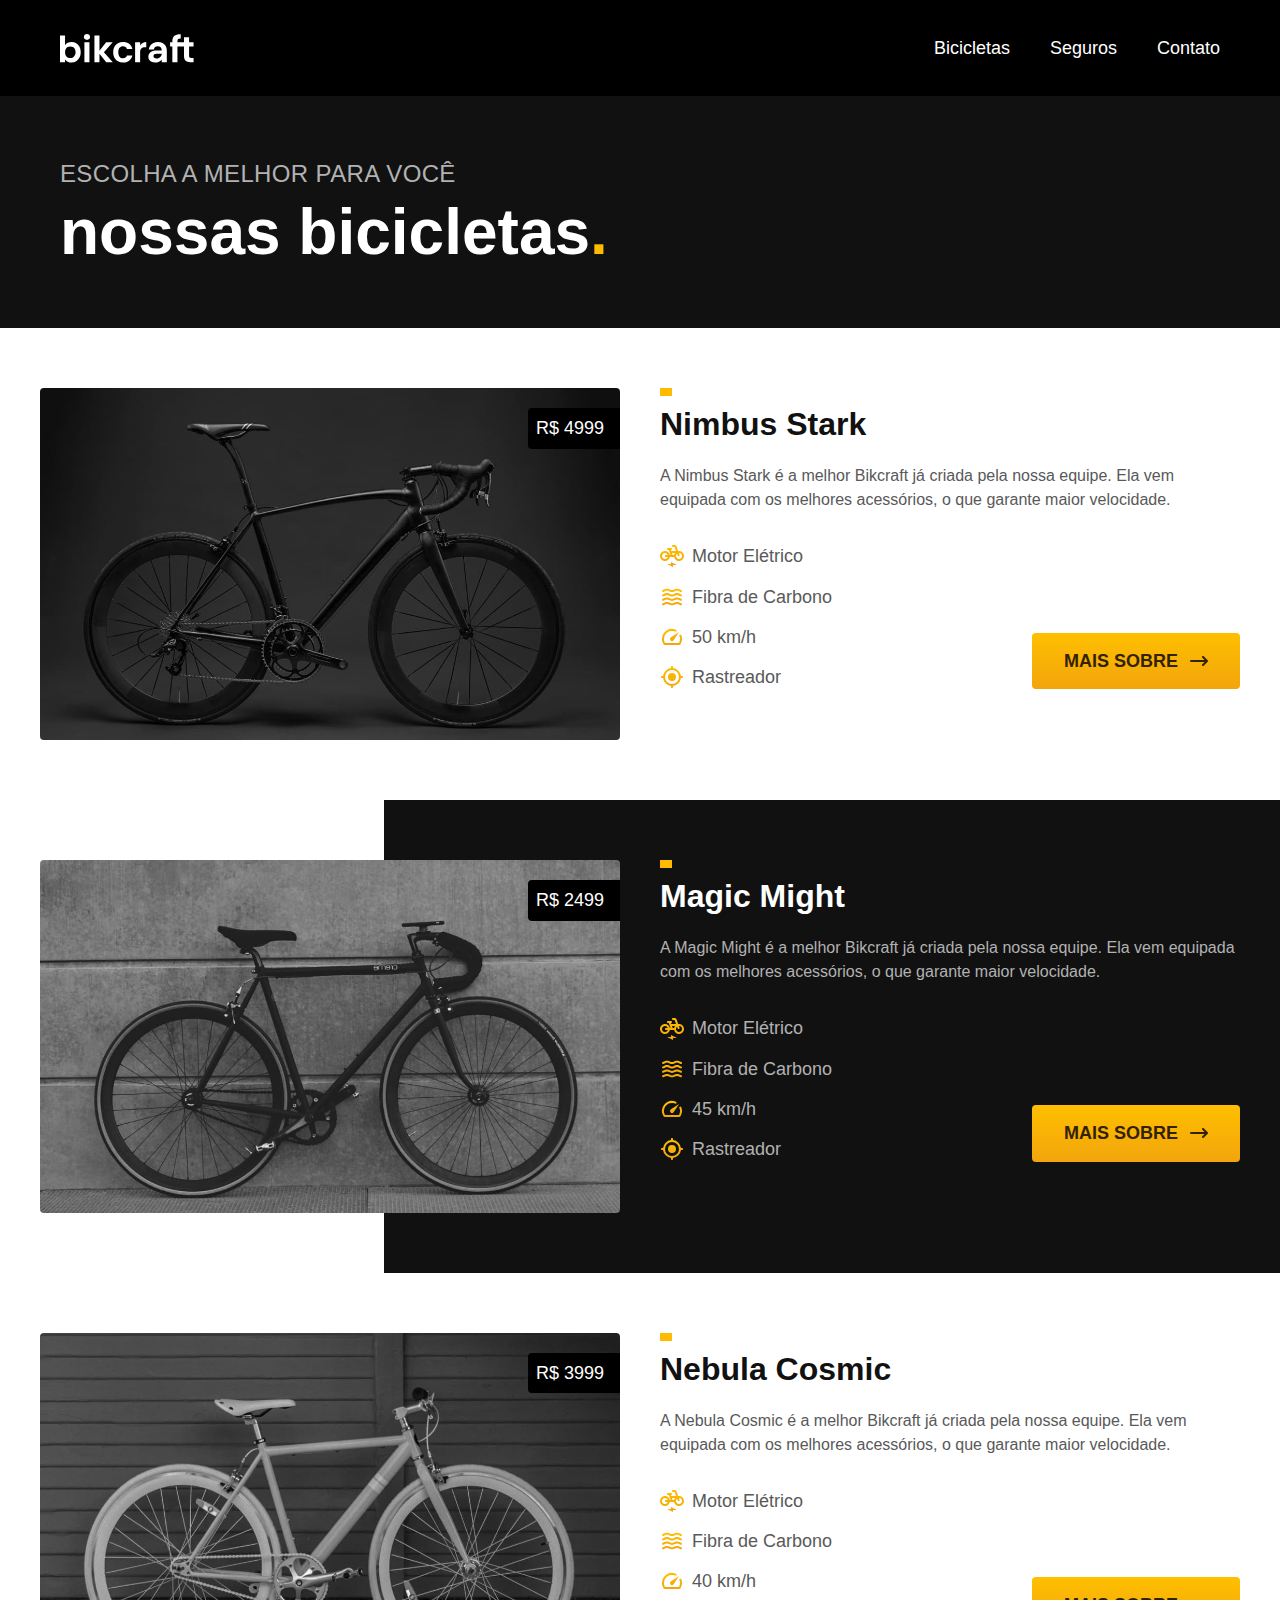
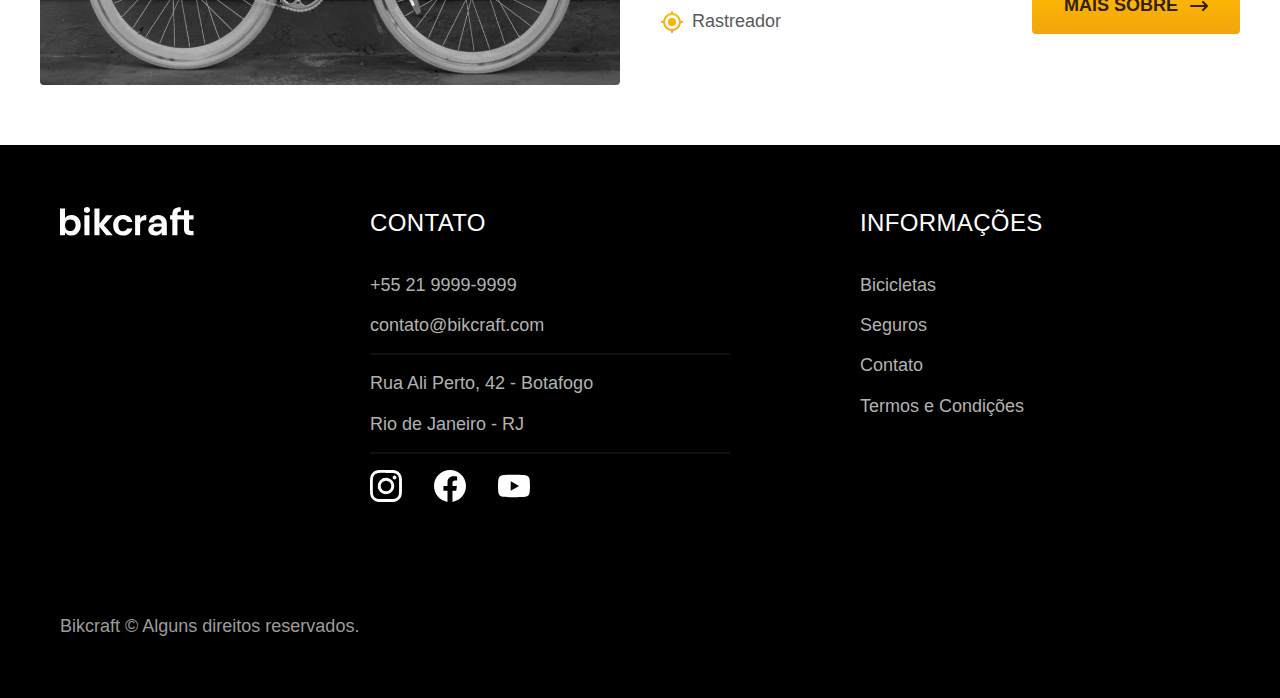
==== bicicletas.html @ 44a4bc1a "bicicletas" ====
<!DOCTYPE html>
<html lang="pt-br">

<head>
    <meta charset="UTF-8">
    <meta name="viewport" content="width=device-width, initial-scale=1.0">
    <title>Bicicletas | Bikcraft</title>
    <meta name="description" content="Bicicletas">
    <link rel="stylesheet" href="./css/style.css">
    <!-- <link rel="preconnect" href="https://fonts.googleapis.com">
    <link rel="preconnect" href="https://fonts.gstatic.com" crossorigin>
    <link href="https://fonts.googleapis.com/css2?family=Merriweather:ital,wght@1,900&family=Poppins:wght@500;600&family=Roboto:wght@400;500&display=swap" rel="stylesheet"> -->
</head>

<body id="bicicletas">
    <header class="header-bg">
        <div class="header container">
            <a href="./"><img src="./img/bikcraft.svg" alt="Bikcraft"></a>
            <nav aria-label="primaria">
                <ul class="header-menu cor-0 font-1-m">
                    <li><a href="./bicicletas.html">Bicicletas</a></li>
                    <li><a href="./seguros.html">Seguros</a></li>
                    <li><a href="./contato.html">Contato</a></li>
                </ul>
            </nav>
        </div>
    </header>

    <main>
        <div class="titulo-bg">
            <div class="titulo container">
                <p class="font-2-l-b cor-5">Escolha a melhor para você</p>
                <h1 class="font-1-xxl cor-0">nossas bicicletas<span class="cor-p1">.</span></h1>
            </div>
        </div>

        <div class="bicicletas-bg">
            <div class="bicicletas container">
                <div class="bicicletas-imagem">
                    <img src="./img/bicicletas/nimbus.jpg" alt="Bicicleta preta">
                    <span class="font-2-m cor-0">R$ 4999</span>
                </div>
                <div class="bicicletas-conteudo">
                    <h2 class="font-1-xl">Nimbus Stark</h2>
                    <p class="font-2-s cor-8">A Nimbus Stark é a melhor Bikcraft já criada pela nossa equipe. Ela vem equipada com os melhores acessórios, o que garante maior velocidade.</p>
                    <ul class="font-1-m cor-8">
                        <li><img src="./img/icones/eletrica.svg" alt=""><span>Motor Elétrico</span></li>
                        <li><img src="./img/icones/carbono.svg" alt=""><span>Fibra de Carbono</span></li>
                        <li><img src="./img/icones/velocidade.svg" alt=""><span>50 km/h</span></li>
                        <li><img src="./img/icones/rastreador.svg" alt=""><span>Rastreador</span></li>
                    </ul>
                    <a class="botao seta" href="./bicicletas/nimbus.html">Mais Sobre</a>
                </div>
            </div>
        </div>

        <div class="bicicletas-bg">
            <div class="bicicletas container">
                <div class="bicicletas-imagem">
                    <img src="./img/bicicletas/magic.jpg" alt="Bicicleta preta">
                    <span class="font-2-m cor-0">R$ 2499</span>
                </div>
                <div class="bicicletas-conteudo">
                    <h2 class="font-1-xl cor-0">Magic Might</h2>
                    <p class="font-2-s cor-5">A Magic Might é a melhor Bikcraft já criada pela nossa equipe. Ela vem equipada com os melhores acessórios, o que garante maior velocidade.</p>
                    <ul class="font-1-m cor-5">
                        <li><img src="./img/icones/eletrica.svg" alt=""><span>Motor Elétrico</span></li>
                        <li><img src="./img/icones/carbono.svg" alt=""><span>Fibra de Carbono</span></li>
                        <li><img src="./img/icones/velocidade.svg" alt=""><span>45 km/h</span></li>
                        <li><img src="./img/icones/rastreador.svg" alt=""><span>Rastreador</span></li>
                    </ul>
                    <a class="botao seta" href="./bicicletas/magic.html">Mais Sobre</a>
                </div>
            </div>
        </div>

        <div class="bicicletas-bg">
            <div class="bicicletas container">
                <div class="bicicletas-imagem">
                    <img src="./img/bicicletas/nebula.jpg" alt="Bicicleta branca">
                    <span class="font-2-m cor-0">R$ 3999</span>
                </div>
                <div class="bicicletas-conteudo">
                    <h2 class="font-1-xl">Nebula Cosmic</h2>
                    <p class="font-2-s cor-8">A Nebula Cosmic é a melhor Bikcraft já criada pela nossa equipe. Ela vem equipada com os melhores acessórios, o que garante maior velocidade.</p>
                    <ul class="font-1-m cor-8">
                        <li><img src="./img/icones/eletrica.svg" alt=""><span>Motor Elétrico</span></li>
                        <li><img src="./img/icones/carbono.svg" alt=""><span>Fibra de Carbono</span></li>
                        <li><img src="./img/icones/velocidade.svg" alt=""><span>40 km/h</span></li>
                        <li><img src="./img/icones/rastreador.svg" alt=""><span>Rastreador</span></li>
                    </ul>
                    <a class="botao seta" href="./bicicletas/nebula.html">Mais Sobre</a>
                </div>
            </div>
        </div>
    </main>

    <footer class="footer-bg">
        <div class="footer container">
            <img src="./img/bikcraft.svg" alt="Bikcraft">
            <div class="footer-contato">
                <h3 class="font-2-l-b cor-0">Contato</h3>
                <ul class="font-2-m cor-5">
                    <li><a href="tel:+552199999999">+55 21 9999-9999</a></li>
                    <li><a href="mailto:contato@bikcraft.com">contato@bikcraft.com</a></li>
                    <li>Rua Ali Perto, 42 - Botafogo</li>
                    <li>Rio de Janeiro - RJ</li>
                </ul>
                <div class="footer-redes">
                    <a href="./"><img src="./img/redes/instagram.svg" alt="Instagram" width="32" height="32"></a>
                    <a href="./"><img src="./img/redes/facebook.svg" alt="Facebook" width="32" height="32"></a>
                    <a href="./"><img src="./img/redes/youtube.svg" alt="Youtube" width="32" height="32"></a>
                </div>
            </div>
            <div class="footer-informacoes">
                <h3 class="font-2-l-b cor-0">Informações</h3>
                <nav>
                    <ul class="font-1-m cor-5">
                        <li><a href="./bicicletas.html">Bicicletas</a></li>
                        <li><a href="./seguros.html">Seguros</a></li>
                        <li><a href="./contato.html">Contato</a></li>
                        <li><a href="./termos.html">Termos e Condições</a></li>
                    </ul>
                </nav>
            </div>
            <p class="font-2-m cor-6 footer-copy">Bikcraft © Alguns direitos reservados.</p>
        </div>
    </footer>

</html>
---- css/style.css ----
@import "./global/global.css";
@import "./utilidades/componentes.css";
@import "./utilidades/cores.css";
@import "./global/header.css";
@import "./global/footer.css";

@import "./utilidades/tipografia.css";

/* Biciletas */
@import "./bicicletas/bicicletas-lista.css";
@import "./bicicletas/bicicletas.css";

@import "./home/introducao.css";
@import "./home/tecnologia.css";
@import "./home/parceiros.css";
@import "./home/depoimento.css";

@import "./seguros/seguros.css";

@import "./termos/termos.css";

@import "./bicicleta/bicicleta.css";
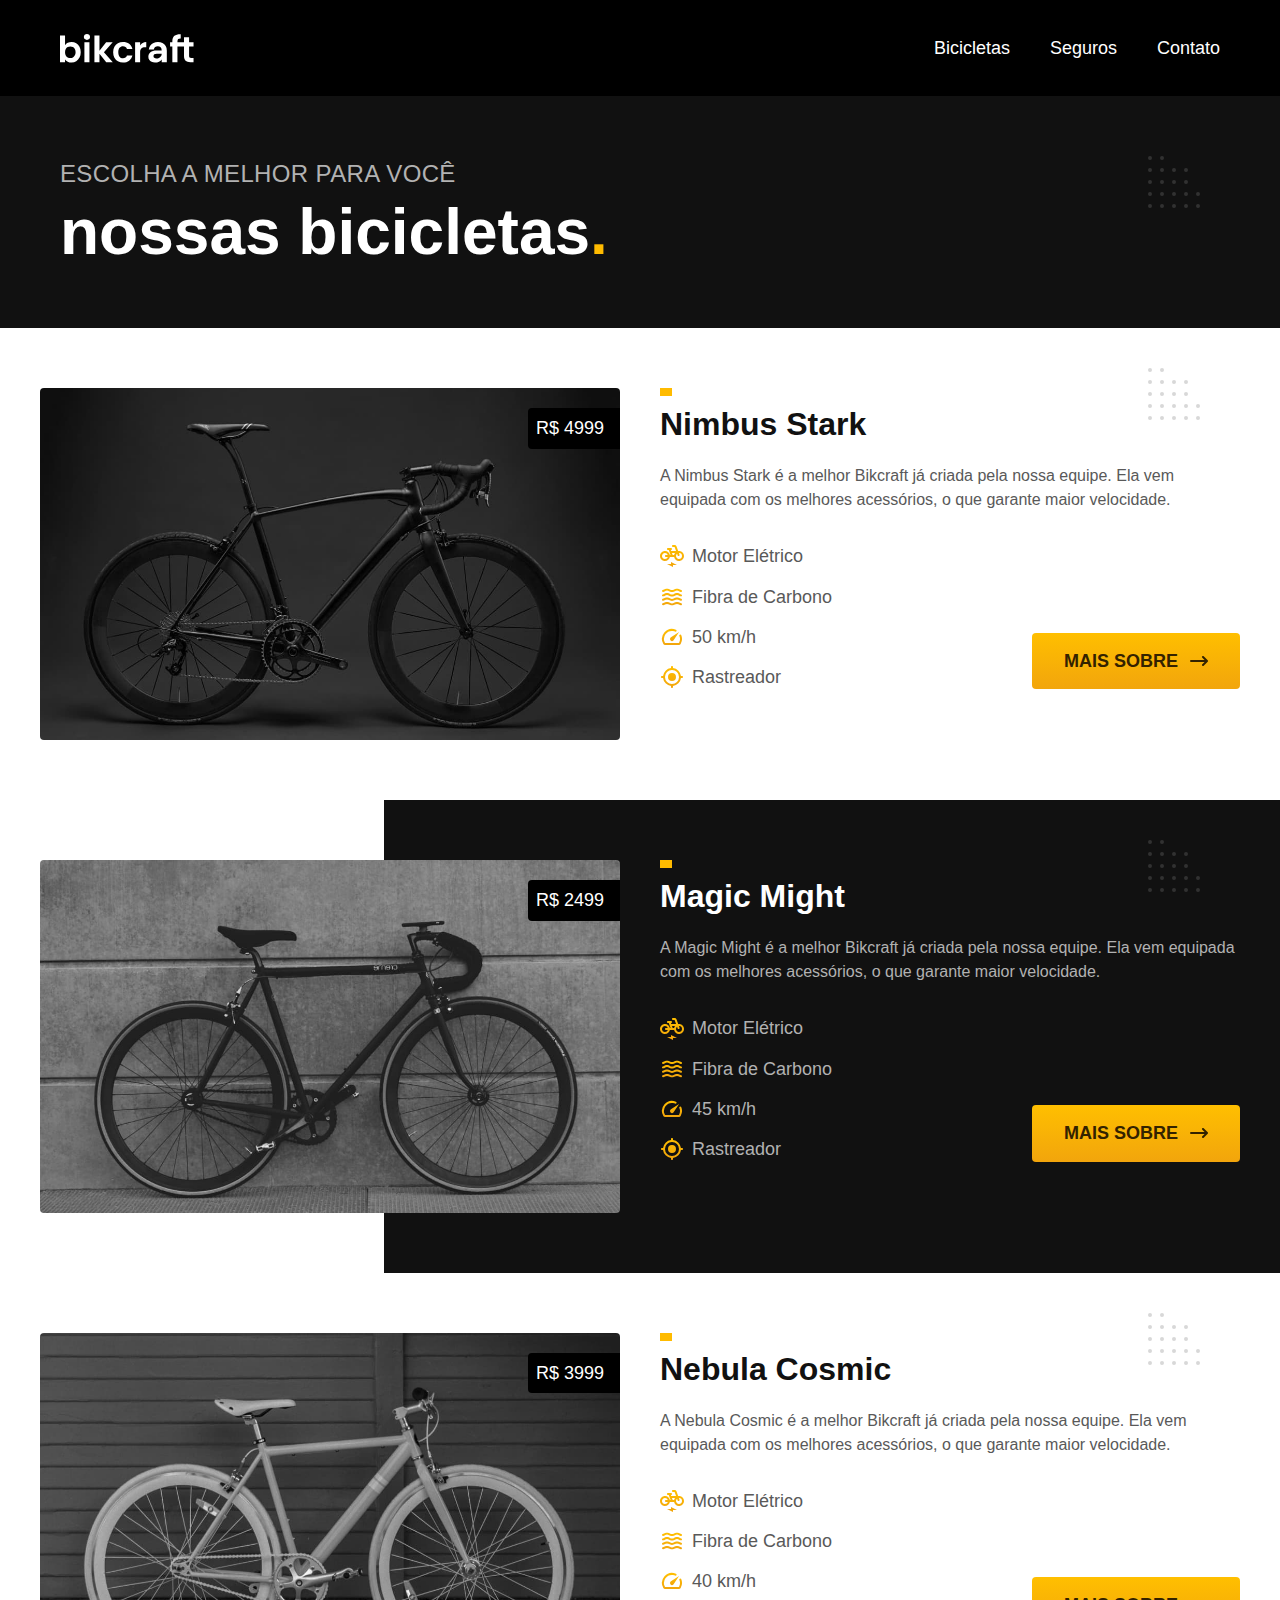
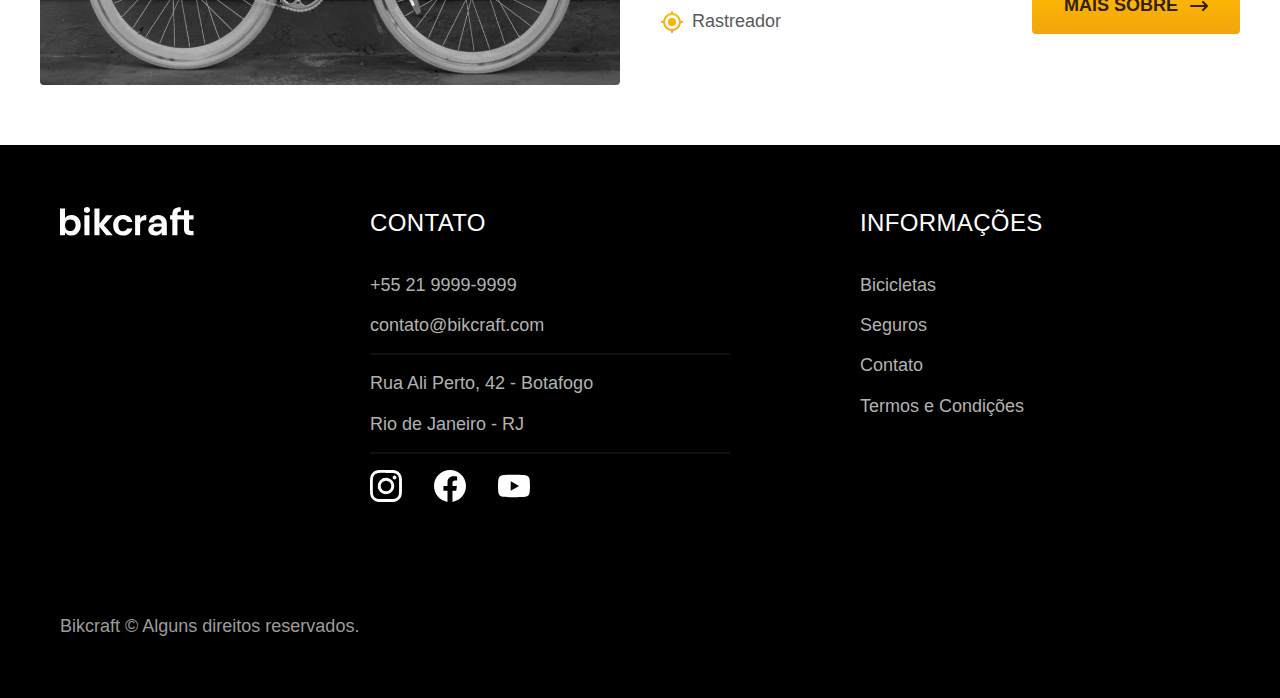
==== commit 1f6c1ade: "otimizacao" ====
--- a/bicicletas.html
+++ b/bicicletas.html
@@ -6,6 +6,7 @@
     <meta name="viewport" content="width=device-width, initial-scale=1.0">
     <title>Bicicletas | Bikcraft</title>
     <meta name="description" content="Bicicletas">
+    <link rel="preload" href="./css/style.css" as="style">
     <link rel="stylesheet" href="./css/style.css">
     <!-- <link rel="preconnect" href="https://fonts.googleapis.com">
     <link rel="preconnect" href="https://fonts.gstatic.com" crossorigin>
--- a/css/style.css
+++ b/css/style.css
@@ -10,13 +10,25 @@
 @import "./bicicletas/bicicletas-lista.css";
 @import "./bicicletas/bicicletas.css";
 
+/* Bicileta */
+@import "./bicicleta/bicicleta.css";
+@import "./bicicleta/seguro.css";
+
 @import "./home/introducao.css";
 @import "./home/tecnologia.css";
 @import "./home/parceiros.css";
 @import "./home/depoimento.css";
 
 @import "./seguros/seguros.css";
+@import "./seguros/vantagens.css";
+@import "./seguros/perguntas.css";
 
 @import "./termos/termos.css";
 
 @import "./bicicleta/bicicleta.css";
+
+@import "./contato/contato.css";
+@import "./contato/lojas.css";
+@import "./utilidades/formulario.css";
+
+@import "./orcamento/orcamento.css";
--- a/css/style.css
+++ b/css/style.css
@@ -10,13 +10,25 @@
 @import "./bicicletas/bicicletas-lista.css";
 @import "./bicicletas/bicicletas.css";
 
+/* Bicileta */
+@import "./bicicleta/bicicleta.css";
+@import "./bicicleta/seguro.css";
+
 @import "./home/introducao.css";
 @import "./home/tecnologia.css";
 @import "./home/parceiros.css";
 @import "./home/depoimento.css";
 
 @import "./seguros/seguros.css";
+@import "./seguros/vantagens.css";
+@import "./seguros/perguntas.css";
 
 @import "./termos/termos.css";
 
 @import "./bicicleta/bicicleta.css";
+
+@import "./contato/contato.css";
+@import "./contato/lojas.css";
+@import "./utilidades/formulario.css";
+
+@import "./orcamento/orcamento.css";
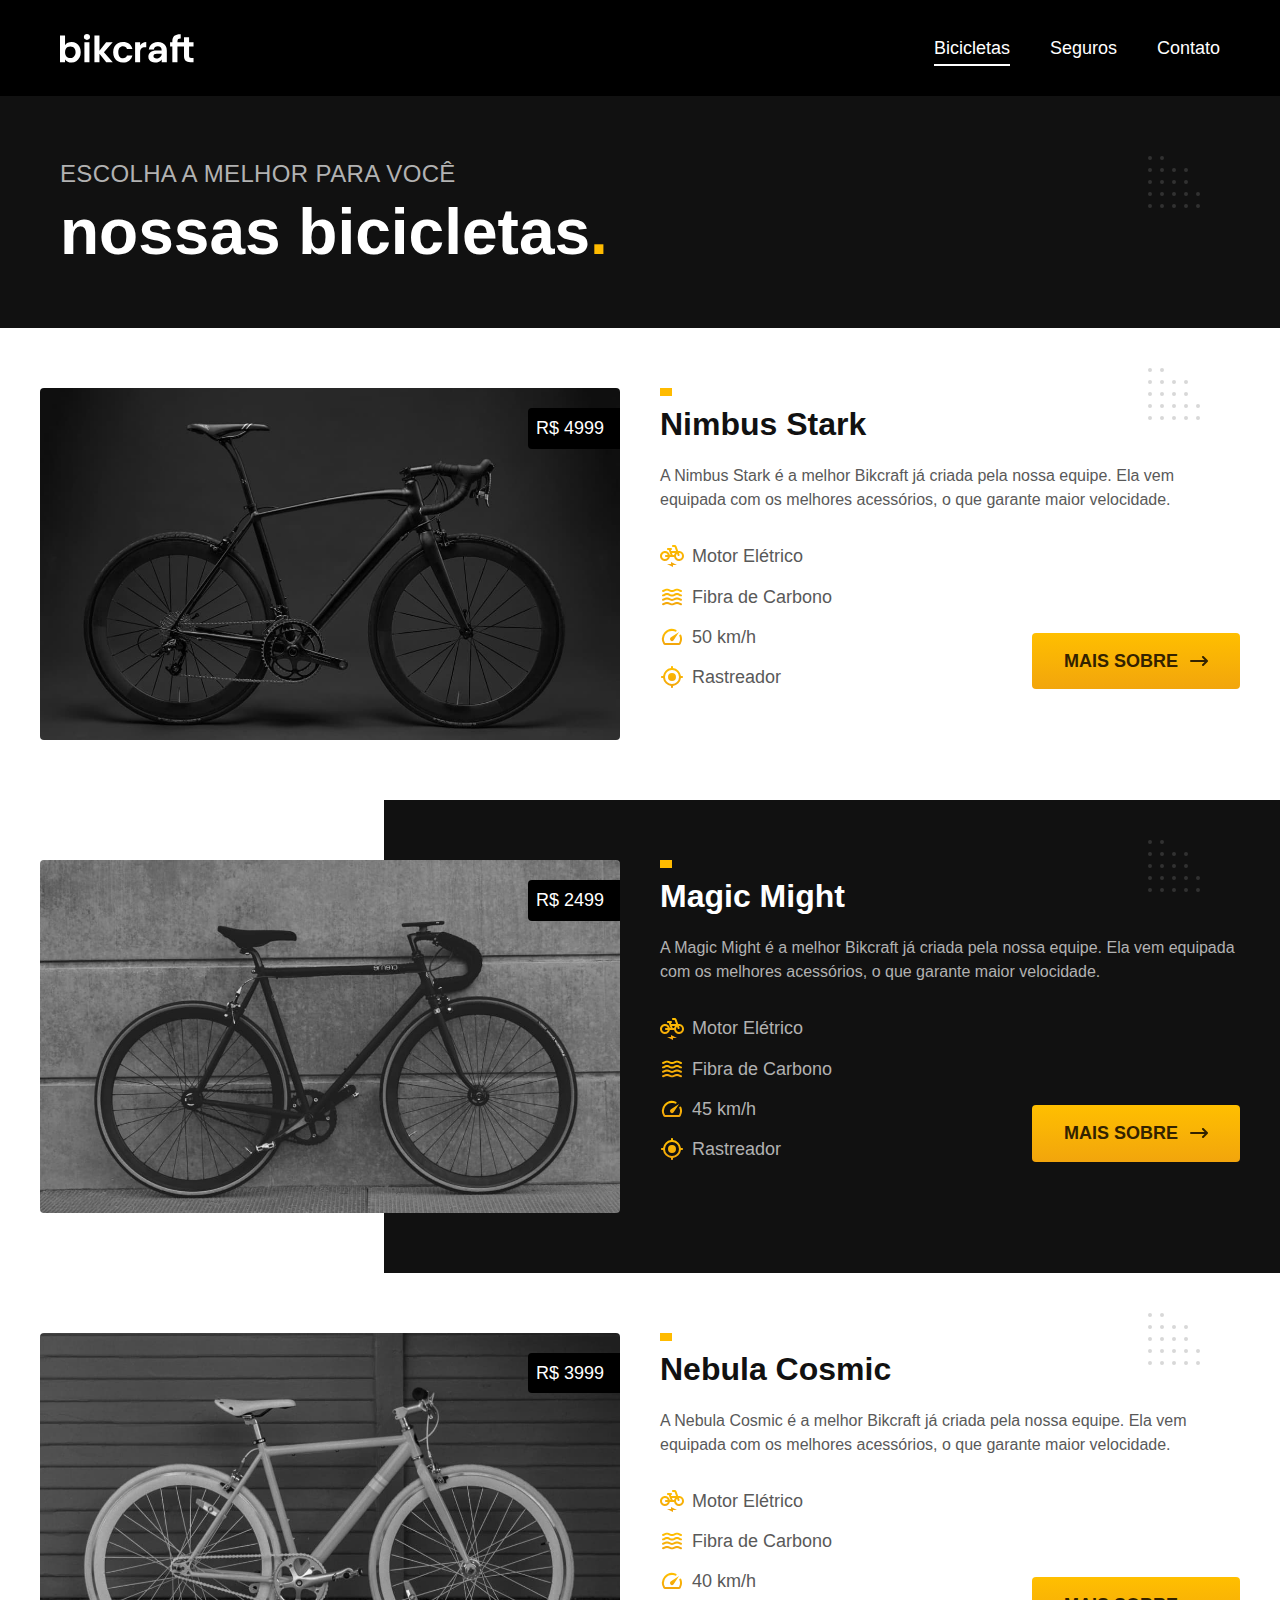
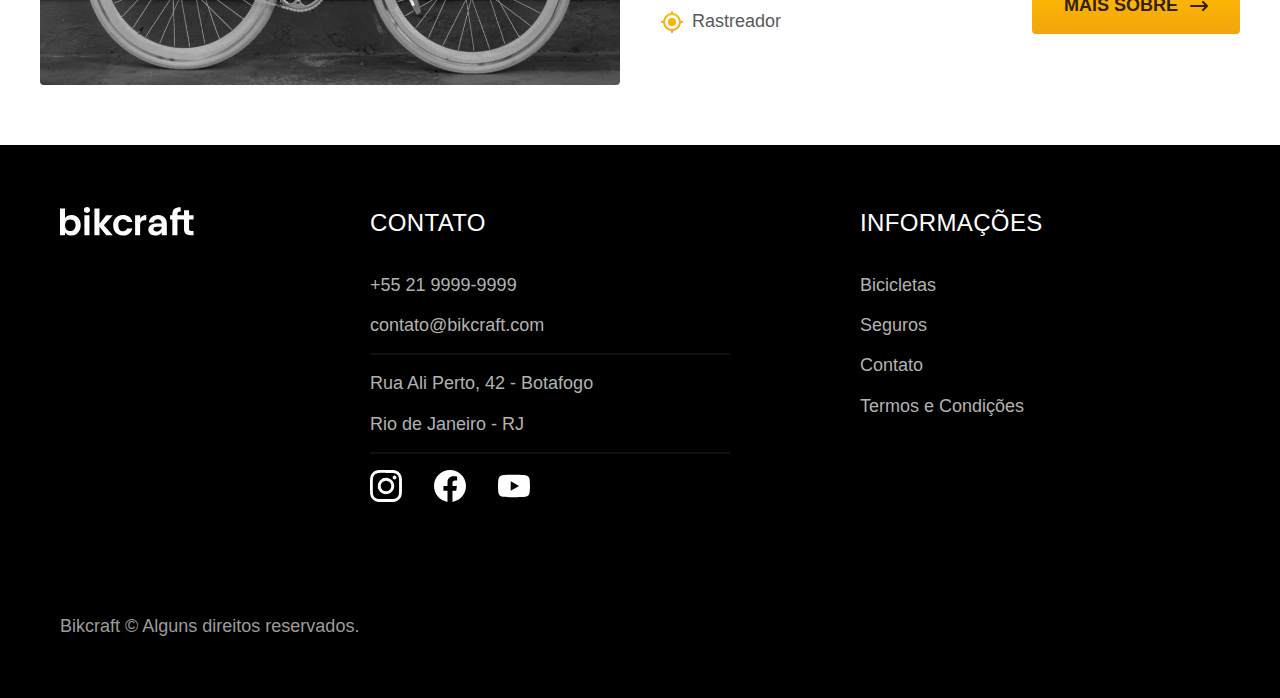
==== commit eae7078c: "add js" ====
--- a/bicicletas.html
+++ b/bicicletas.html
@@ -11,6 +11,7 @@
     <!-- <link rel="preconnect" href="https://fonts.googleapis.com">
     <link rel="preconnect" href="https://fonts.gstatic.com" crossorigin>
     <link href="https://fonts.googleapis.com/css2?family=Merriweather:ital,wght@1,900&family=Poppins:wght@500;600&family=Roboto:wght@400;500&display=swap" rel="stylesheet"> -->
+    <script>document.documentElement.classList.add('js')</script>
 </head>
 
 <body id="bicicletas">
@@ -126,6 +127,7 @@
             </div>
             <p class="font-2-m cor-6 footer-copy">Bikcraft © Alguns direitos reservados.</p>
         </div>
-    </footer>
+        <script src="./js/script.js"></script>
+</body>
 
 </html>--- a/css/style.css
+++ b/css/style.css
@@ -5,6 +5,7 @@
 @import "./global/footer.css";
 
 @import "./utilidades/tipografia.css";
+@import "./utilidades/animacao.css";
 
 /* Biciletas */
 @import "./bicicletas/bicicletas-lista.css";
--- a/css/style.css
+++ b/css/style.css
@@ -5,6 +5,7 @@
 @import "./global/footer.css";
 
 @import "./utilidades/tipografia.css";
+@import "./utilidades/animacao.css";
 
 /* Biciletas */
 @import "./bicicletas/bicicletas-lista.css";
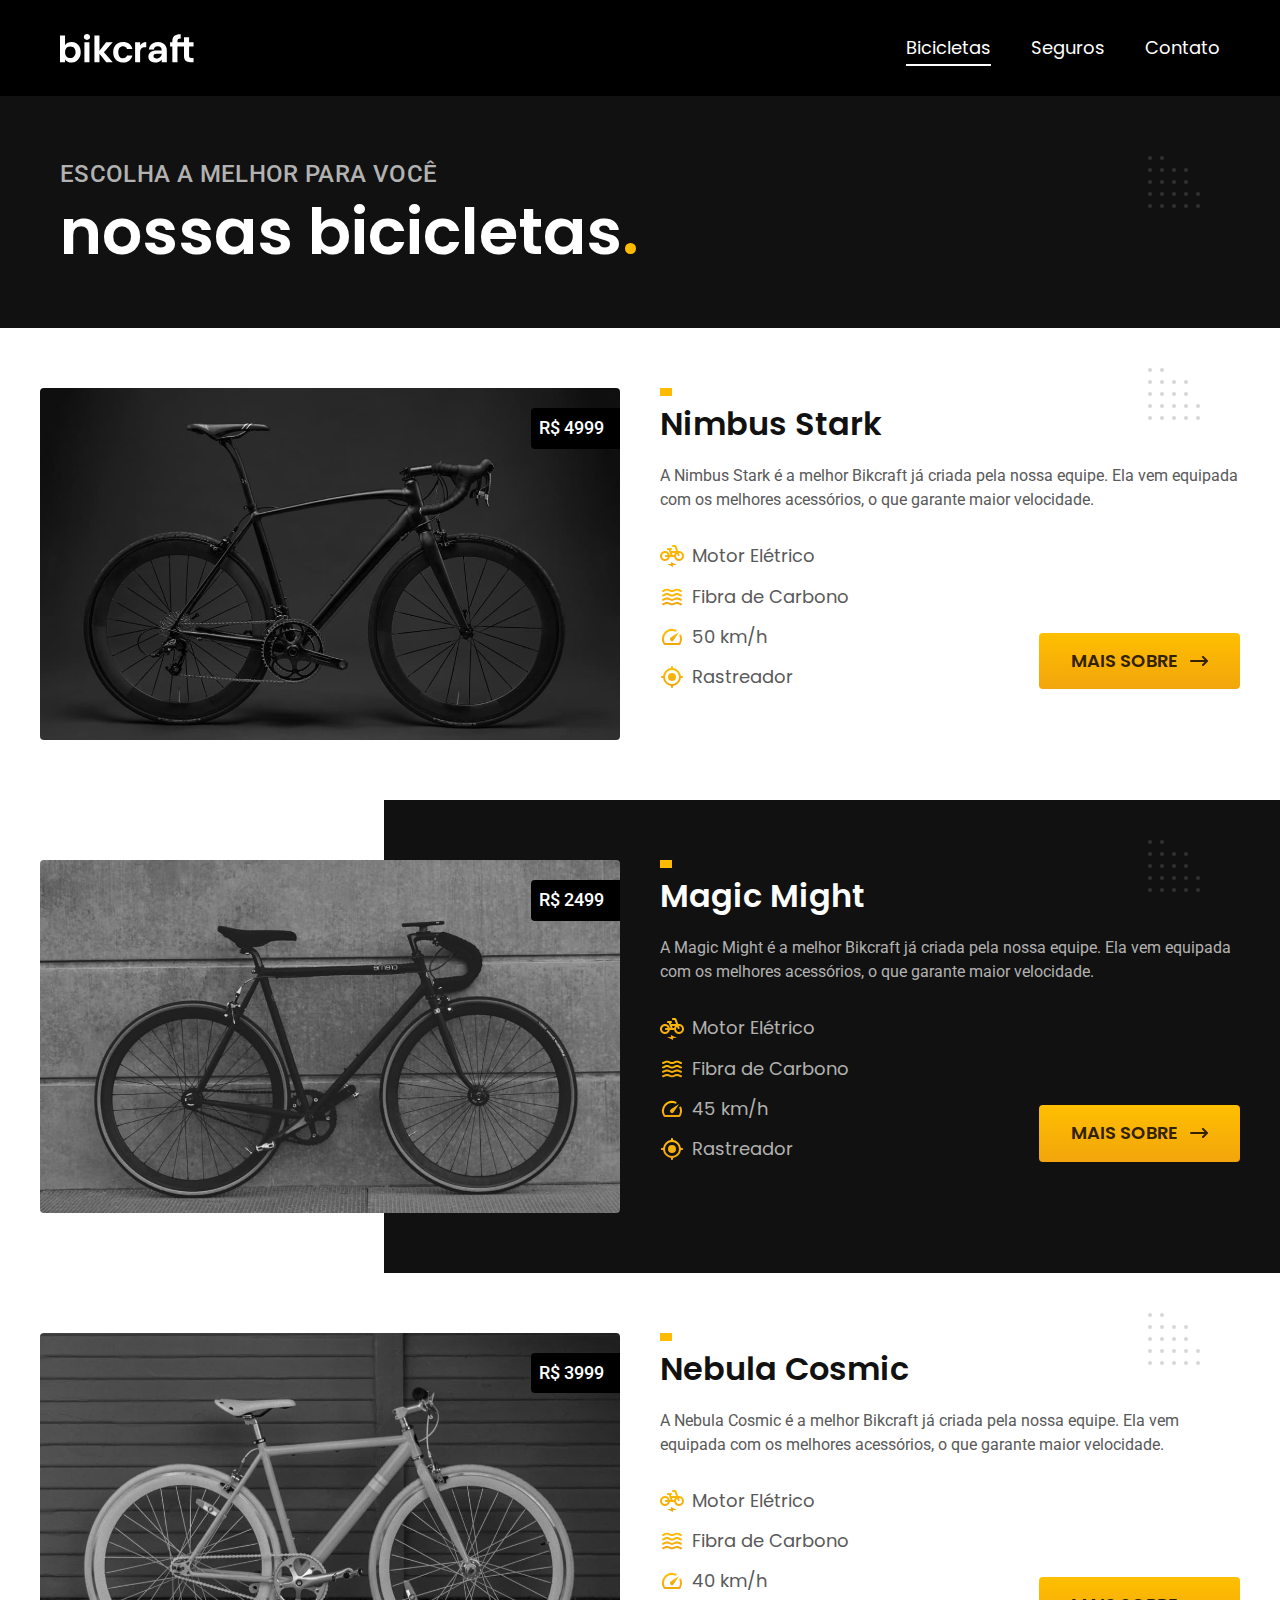
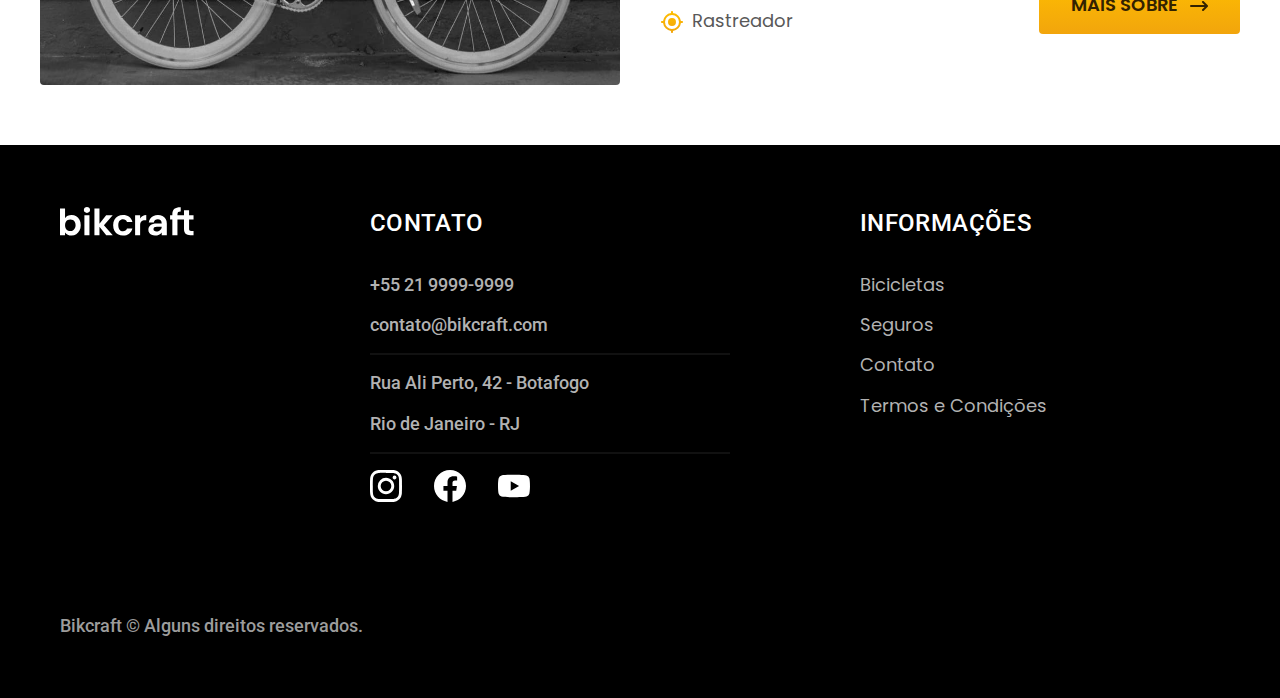
==== commit 551d53c7: "icon e fonts" ====
--- a/bicicletas.html
+++ b/bicicletas.html
@@ -6,11 +6,12 @@
     <meta name="viewport" content="width=device-width, initial-scale=1.0">
     <title>Bicicletas | Bikcraft</title>
     <meta name="description" content="Bicicletas">
+    <link rel="icon" href="./favicon.svg" type="image/svg+xml">
     <link rel="preload" href="./css/style.css" as="style">
     <link rel="stylesheet" href="./css/style.css">
-    <!-- <link rel="preconnect" href="https://fonts.googleapis.com">
+    <link rel="preconnect" href="https://fonts.googleapis.com">
     <link rel="preconnect" href="https://fonts.gstatic.com" crossorigin>
-    <link href="https://fonts.googleapis.com/css2?family=Merriweather:ital,wght@1,900&family=Poppins:wght@500;600&family=Roboto:wght@400;500&display=swap" rel="stylesheet"> -->
+    <link href="https://fonts.googleapis.com/css2?family=Merriweather:ital,wght@1,900&family=Poppins:wght@500;600&family=Roboto:wght@400;500&display=swap" rel="stylesheet">
     <script>document.documentElement.classList.add('js')</script>
 </head>
 
